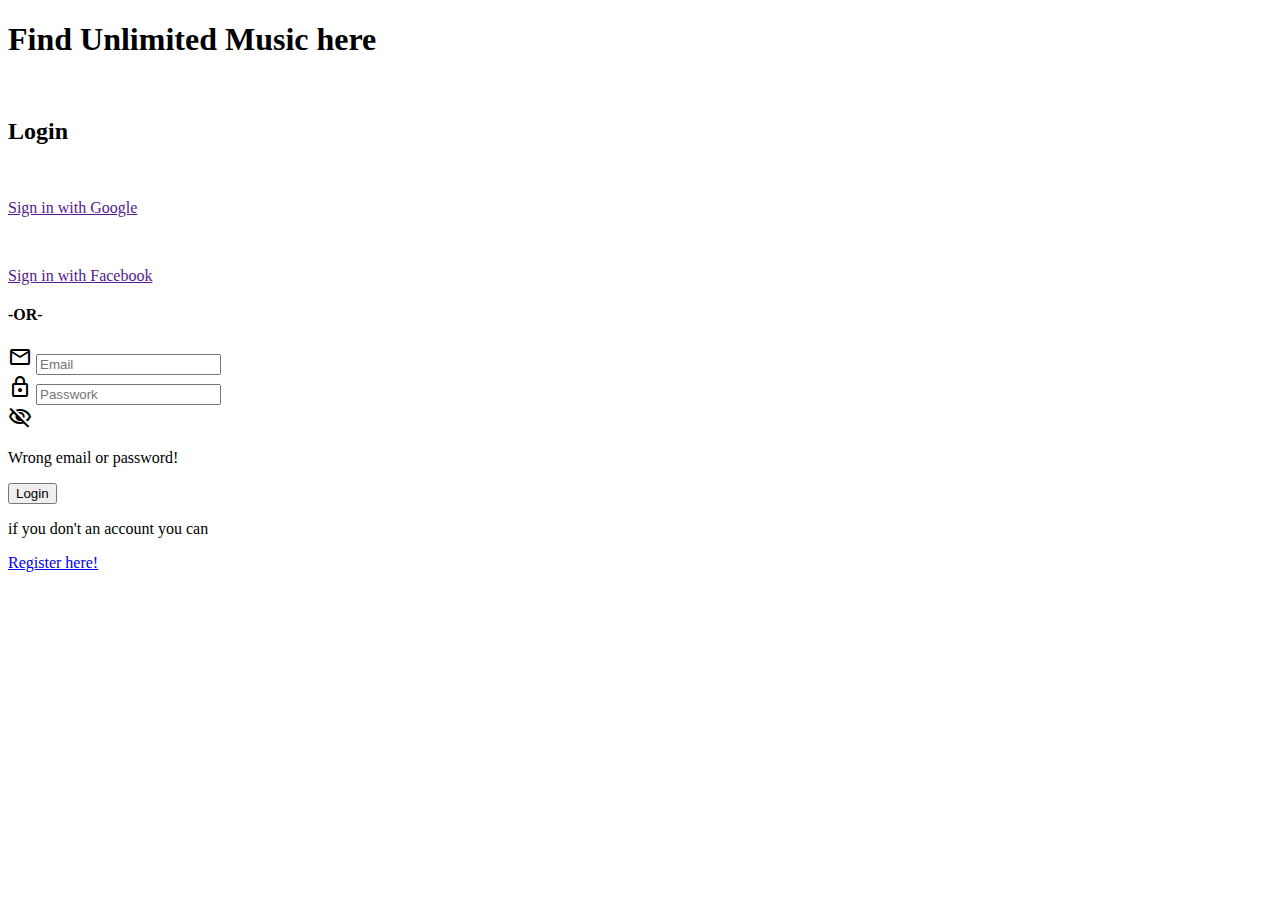
==== login.html @ d285e338 "Add files via upload" ====
<!DOCTYPE html>
<html lang="en">

<head>
    <meta charset="UTF-8">
    <meta http-equiv="X-UA-Compatible" content="IE=edge">
    <meta name="viewport" content="width=device-width, initial-scale=1.0">
    <link rel="stylesheet" href="./assets/css/login.css">
    <link rel="stylesheet"
        href="https://fonts.googleapis.com/css2?family=Material+Symbols+Outlined:opsz,wght,FILL,GRAD@20..48,100..700,0..1,-50..200" />
    <title>Login</title>
</head>

<body>

    <div class="container">
        <h1>Find Unlimited Music here</h1>
        <div class="headphone">
            <img src="./assets/images/Headphones.png" alt="">
        </div>
        <div class="card-login">
            <h2>Login</h2>
            <div class="login_gg_face">
                <a href="" class="google">
                    <img src="./assets/images/gg.png" alt="" class="icon ">
                    <p>Sign in with Google</p>
                </a>
                <a href="" class="facebook">
                    <img src="./assets/images/Facebook.png" alt="" class="icon ">
                    <p>Sign in with Facebook</p>
                </a>
            </div>
            <h4>-OR-</h4>
            <div class="input-login">
                <div class="item-input">
                    <span class="material-symbols-outlined">
                        mail
                    </span>
                    <input type="email" placeholder="Email" class="email">
                </div>
                <div class="item-input">
                    <span class="material-symbols-outlined">
                        lock
                    </span>
                    <input type="password" placeholder="Passwork" class="pass">
                    <div class="show-hidden">
                        <span class="material-symbols-outlined ">
                            visibility_off
                        </span>
                    </div>
                </div>
                <p class="error">Wrong email or password!</p>
                <button class="login" onclick="login()">Login</button>
                <div class="Register">
                    <p>if you don't an account you can</p>
                    <a href="./Create_acc.html">Register here!</a>
                </div>
            </div>
        </div>
    </div>
    <script src="./assets/js/login.js"></script>
</body>

</html>
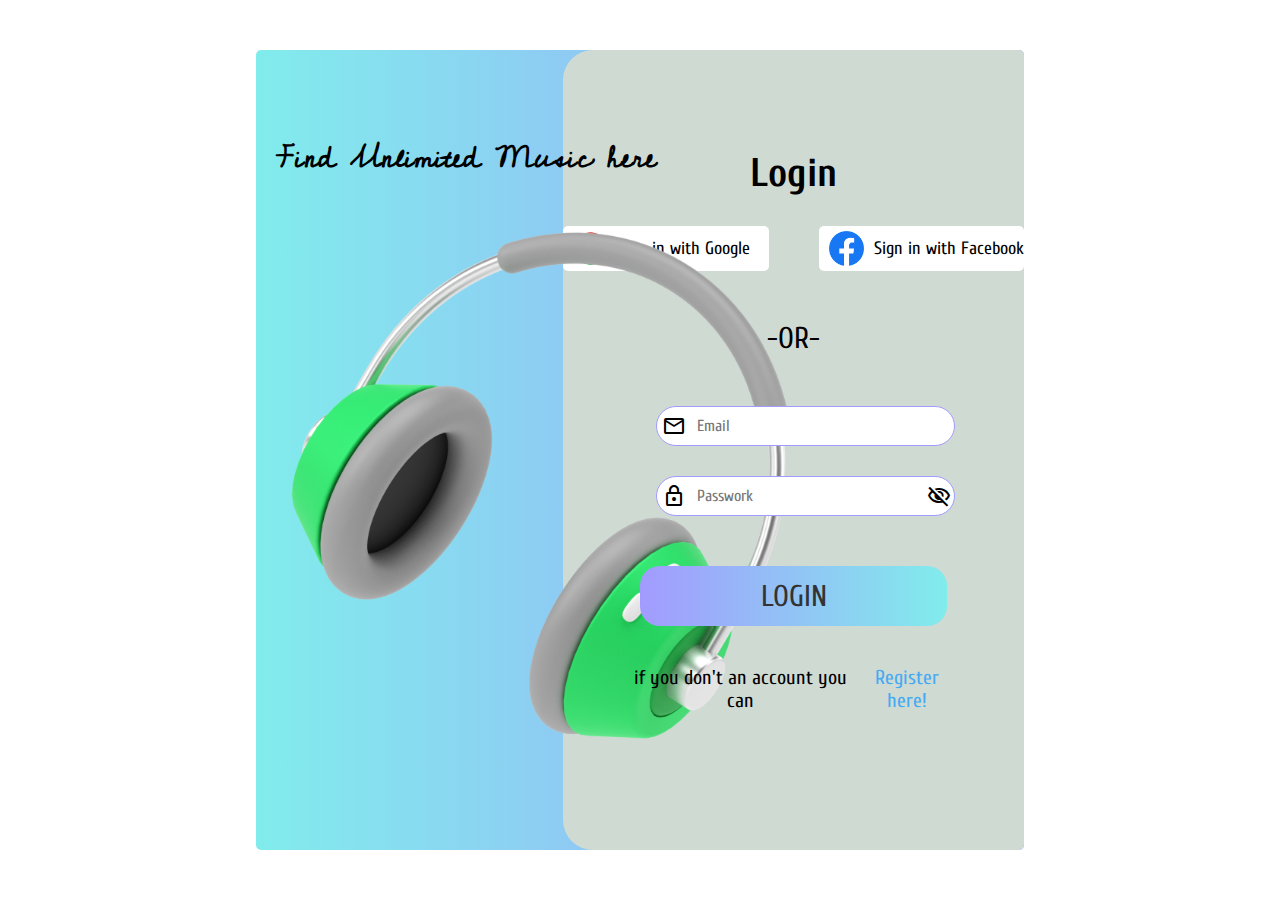
==== commit 2df7ac66: "Update login.html" ====
--- a/login.html
+++ b/login.html
@@ -53,7 +53,7 @@
                 <button class="login" onclick="login()">Login</button>
                 <div class="Register">
                     <p>if you don't an account you can</p>
-                    <a href="./Create_acc.html">Register here!</a>
+                    <a href="./register.html">Register here!</a>
                 </div>
             </div>
         </div>
@@ -61,4 +61,4 @@
     <script src="./assets/js/login.js"></script>
 </body>
 
-</html>+</html>
--- a/assets/css/login.css
+++ b/assets/css/login.css
@@ -0,0 +1,265 @@
+@import url("https://fonts.googleapis.com/css2?family=Cedarville+Cursive&family=Cuprum&display=swap");
+*,
+*:before,
+*:after {
+  box-sizing: border-box;
+}
+* {
+  margin: 0;
+  padding: 0;
+  font: inherit;
+  font-family: "Cuprum", sans-serif;
+  user-select: none;
+}
+img,
+picture,
+svg,
+video {
+  display: block;
+  max-width: 100%;
+}
+body {
+  min-height: 100vh;
+  display: flex;
+  align-items: center;
+  justify-content: center;
+}
+.container {
+  position: relative;
+  width: 60%;
+  height: 800px;
+  background: linear-gradient(to right, #81ecec, #a29bfe);
+  border-radius: 5px;
+}
+.headphone {
+  width: 600px;
+  position: absolute;
+  top: 15%;
+  left: 20px;
+  animation: motion 1s ease-in 1;
+}
+@keyframes motion {
+  0% {
+    opacity: 0;
+    transform: translateX(-100%);
+  }
+  100% {
+    opacity: 1;
+    transform: translateX(0);
+  }
+}
+.container h1 {
+  position: absolute;
+  top: 10%;
+  left: 20px;
+  font-family: "Cedarville Cursive", cursive;
+  font-size: 30px;
+  font-weight: bold;
+}
+
+.card-login {
+  width: 60%;
+  height: 100%;
+  background-color: #cfdad3;
+  float: right;
+  border-radius: 30px 5px 5px 30px;
+  text-align: center;
+}
+
+.card-login h2 {
+  font-size: 40px;
+  font-weight: bold;
+  margin-top: 100px;
+  margin-bottom: 30px;
+}
+.card-login h4 {
+  font-size: 30px;
+  margin-top: 50px;
+}
+.login_gg_face {
+  display: flex;
+  align-items: center;
+  justify-content: center;
+  gap: 50px;
+}
+.card-login .icon {
+  width: 35px;
+  margin-left: 10px;
+}
+.google,
+.facebook {
+  display: flex;
+  align-items: center;
+  gap: 10px;
+  width: 220px;
+  height: 45px;
+  background-color: #fff;
+  font-size: 18px;
+  border-radius: 5px;
+  text-decoration: none;
+  color: #000;
+}
+.input-login {
+  position: relative;
+  width: 70%;
+  margin: 50px auto;
+  text-align: center;
+}
+.input-login .item-input {
+  display: flex;
+  text-align: left;
+  align-items: center;
+  margin: 30px 0;
+}
+.input-login .item-input span {
+  transform: translateX(30px);
+}
+.input-login .item-input input {
+  width: 93%;
+  height: 40px;
+  border: 1px solid #a29bfe;
+  outline: none;
+  border-radius: 20px;
+  padding-left: 40px;
+}
+.input-login .item-input .show-hidden {
+  position: relative;
+  right: 5%;
+  cursor: pointer;
+}
+.input-login .item-input .show-hidden span {
+  position: absolute;
+  top: 50%;
+  left: 50%;
+  transform: translate(-50%, -50%);
+}
+.error {
+  color: red;
+  letter-spacing: 2px;
+  transform: translateY(-20px);
+  display: none;
+}
+.input-login .login {
+  width: 95%;
+  height: 60px;
+  margin: auto;
+  margin-top: 20px;
+  font-size: 30px;
+  text-transform: uppercase;
+  border-radius: 20px;
+  border: none;
+  background: linear-gradient(to left, #81ecec, #a29bfe);
+  color: #333;
+  cursor: pointer;
+}
+.input-login .Register {
+  display: flex;
+  align-items: center;
+  justify-content: center;
+  margin-top: 40px;
+  font-size: 20px;
+}
+.input-login .Register a {
+  margin-left: 10px;
+  text-decoration: none;
+  color: #45aaf2;
+}
+/* Tablet */
+@media screen and (min-width: 768px) and (max-width: 1024px) {
+  body {
+    background-color: #cfdad3;
+  }
+  .container {
+    width: 80%;
+    background: linear-gradient(to bottom, #81ecec, #a29bfe);
+  }
+  .container h1 {
+    width: 500px;
+    position: absolute;
+    left: 50%;
+    transform: translate(-50%, -50px);
+    text-align: center;
+    z-index: 3;
+  }
+  .container .headphone {
+    width: 100px;
+    top: 0;
+    left: 5%;
+    z-index: 2;
+  }
+  .card-login {
+    width: 100%;
+    transform: translateY(20px);
+    border-radius: 5px;
+    background: linear-gradient(to bottom, #81ecec, #a29bfe);
+  }
+  .input-login .login {
+    background: linear-gradient(to bottom left right, #81ecec, #a29bfe);
+  }
+  .input-login .Register a {
+    color: #fff;
+  }
+}
+/* Moible */
+@media screen and (min-width: 320px) and (max-width: 500px) {
+  body {
+    background-color: #cfdad3;
+  }
+  .container {
+    width: 100%;
+    height: 100vh;
+  }
+  .container .headphone {
+    display: none;
+  }
+  .container h1 {
+    display: none;
+  }
+  .card-login {
+    width: 100%;
+    border-radius: 5px;
+  }
+  .login_gg_face {
+    gap: 20px;
+  }
+  .google p,
+  .facebook p {
+    display: none;
+  }
+  .google,
+  .facebook {
+    width: 70px;
+    box-shadow: 0 0 5px 0 #fff;
+    gap: 0;
+    justify-content: center;
+  }
+  .card-login .icon {
+    margin-left: 0;
+  }
+  .card-login h2 {
+    margin-top: 50px;
+    font-size: 30px;
+  }
+  .card-login h4 {
+    font-size: 20px;
+    margin-top: 20px;
+  }
+  .input-login {
+    width: 90%;
+  }
+  .input-login .item-input {
+    transform: translateX(-15px);
+    margin: 20px 0;
+  }
+  .input-login .item-input .show-hidden {
+    right: 6%;
+  }
+  .input-login .Register {
+    display: flex;
+    flex-direction: column;
+  }
+  .input-login .Register p,
+  .Register a {
+    font-size: 18px;
+  }
+}
